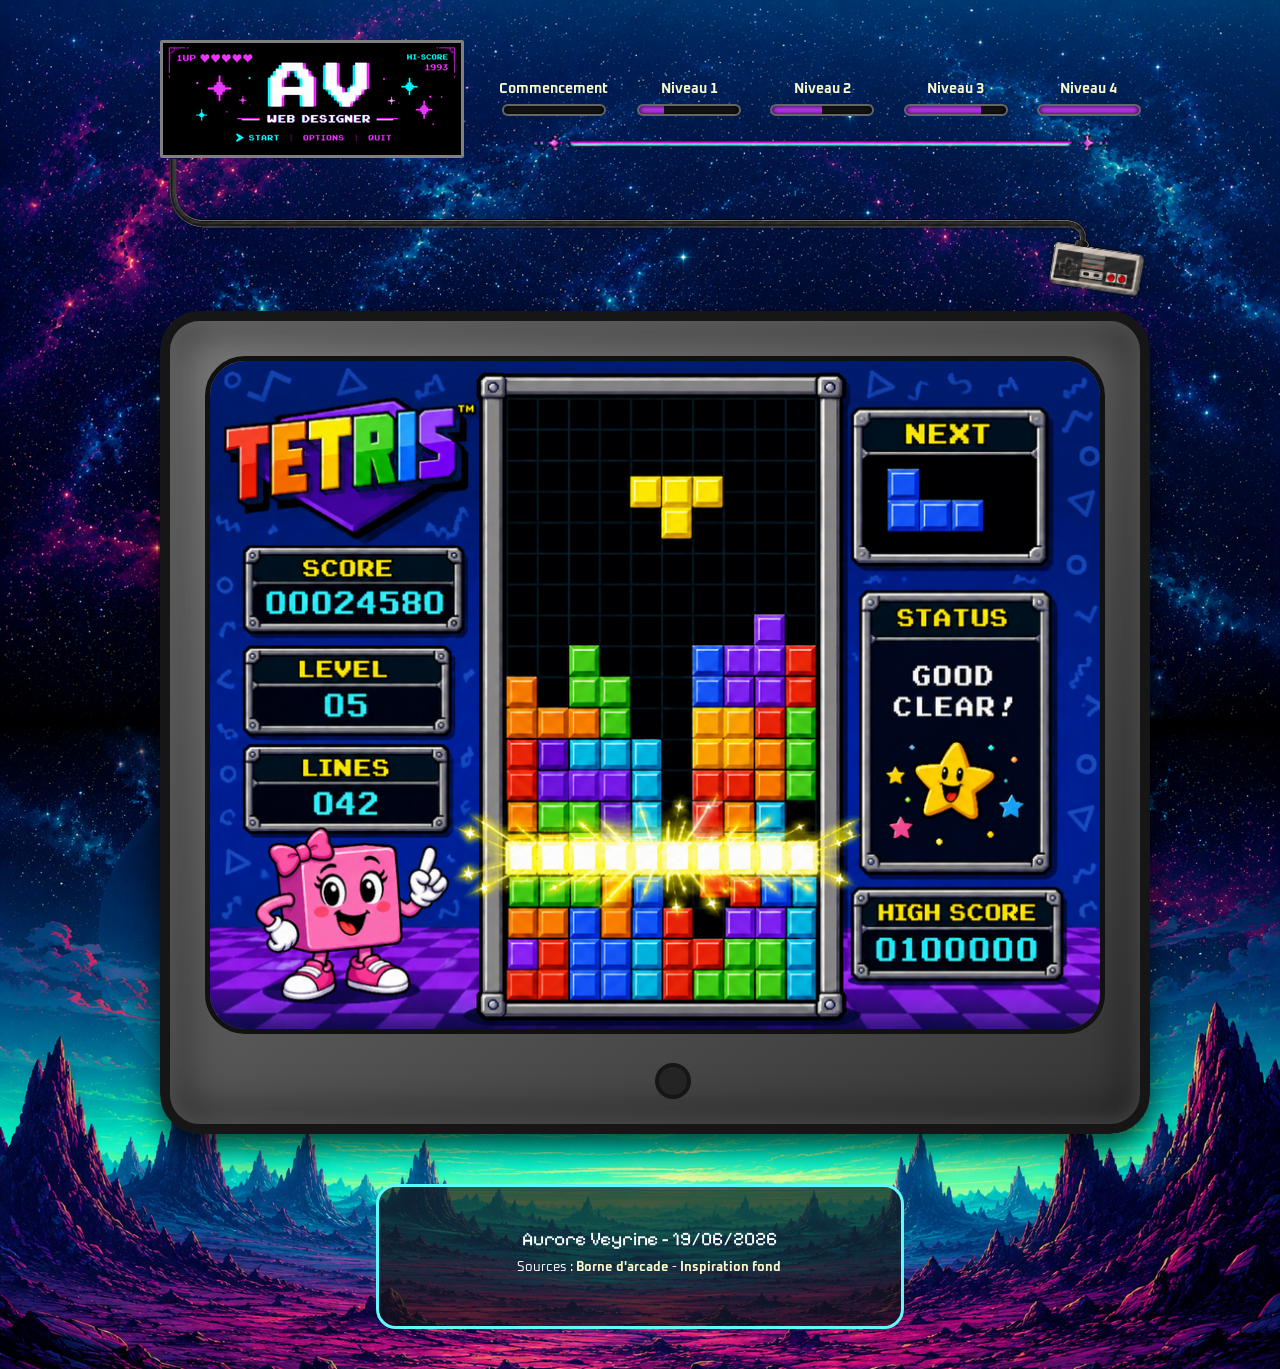
==== niveau1.html @ 01560e69 "first commit" ====
<!DOCTYPE html>
<html lang="fr-CA">
<head>
    <meta charset="UTF-8">
    <meta name="viewport" content="width=device-width, initial-scale=1.0">
    <link rel="stylesheet" href="styles.css">
    <title>Niveau 1 - Tetris</title>
</head>
<body>
    <div id="wrapper">
        <header>
            <a href="index.html"><img src="images/logo.png" alt="logo"></a>
            <nav>
                <ul>
                    <li><a href="index.html">Commencement</a></li>
                    <li class="niveau1"><a href="niveau1.html">Niveau 1</a></li>
                    <li class="niveau2"><a href="niveau2.html">Niveau 2</a></li>
                    <li class="niveau3"><a href="niveau3.html">Niveau 3</a></li>
                    <li class="niveau4"><a href="niveau4.html">Niveau 4</a></li>
                </ul>
            </nav>
            <img src="images/latest_line.png" id="latest_line" alt="dernière ligne">
        </header>
        <main class="images-pages1">
            <a href="https://tetris.com/"><img src="./images/tetris.png" alt="Tetris"></a>
        </main>
        <footer>
            <div id="footer-texte">
                <p id="nom">Aurore Veyrine - <time datetime="2026-06-19">19/06/2026</time></p>
                <p>Sources : <a href="https://ca.pinterest.com/pin/9499849210904156/">Borne d'arcade</a> -
                <a href="https://ca.pinterest.com/pin/316166836357270043/">Inspiration fond</a></p>
            </div>
        </footer>
    </div>
</body>
</html>
---- styles.css ----
@import url('https://fonts.googleapis.com/css2?family=Oxanium:wght@200..800&family=Pixelify+Sans:wght@400..700&family=Press+Start+2P&display=swap');

/*Réinitialisation CSS*/
html, body, div, span, applet, object, iframe, h1, h2, h3, h4, h5, h6, p, blockquote, pre, a, abbr, acronym, address, big,
cite, code, del, dfn, em, font, img, ins, kbd, q, s, samp, small, strike, strong, sub, sup, tt, var, b, u, i, center, dl,
dt, dd, ol, ul, li, fieldset, form, label, legend, table, caption, tbody, tfoot, thead, tr, th, td{
    margin: 0;
    padding: 0;
    border: 0;
    outline: 0;
}

header, nav, footer, main{
    display: block;
}

body{
    background: linear-gradient(to bottom, transparent 0%,rgba(0, 0, 0, 0.5) 40%,black 50%,rgba(0, 0, 0, 0.5) 60%,
                transparent 100%) center 50vw / 100% 13vw no-repeat,
    url("./images/fond1.png") center top / 100% auto no-repeat,
    url("./images/fond2.png") center 56.28vw / 100% auto no-repeat;
    background-color: black;
    font-family: 'oxanium', sans-serif;
    font-size: 0.8em;
    color: aliceblue;
}

#wrapper{
    width: 960px;
    margin: 40px auto;
}

/*Header-------------------------------------------------------*/
header{
    width: 900px;
}

img[src="images/logo.png"]{
    border-radius: 2px;
    border: solid grey 3px;
}

#latest_line{
    width: 110%;
    height: 100%;
    margin-top: -7px;
}

/*Nav----------------------------------------------------------*/
nav{
    float: right;
    width: 700px;
    height: auto;
    margin: 40px -110px 0 0;
}

nav ul::after{
    content: '';
    display: block;
    width: 700px;
    height: 45px;
    background: url(./images/navbar.png) center no-repeat;
    background-size: 600px;
    flex-basis: 130%;
    margin-top: 5px;
}

ul{
    list-style: none;
    display: flex;
    justify-content: space-evenly;
    text-align: center;
    flex-wrap: wrap;
    margin: 0;
    padding: 0;
}

nav li{
    display: block;
    font-size: 14px;
}

nav li a, nav li a:link, nav li a:visited{
    text-decoration: none;
    color: #f6f7cb;
    font-weight: bold;
    transition: 0.2s ease;
}

nav li a:hover, nav li a:focus, nav li a:active{
    color: #ffffff;
    text-shadow:
        0 0 5px #ffffff,
        0 0 10px #fff6a8,
        0 0 20px #ffdd55,
        0 0 35px #ff9900,
        0 0 50px #ff5e00;
}

li::after{
    content: "";
    display: block;
    width: 100px;
    height: 8px;
    margin: 6px auto 0;
    border: 2px solid #666;
    border-radius: 10px;
    background: linear-gradient(90deg, #c337ff var(--xp), #151515 var(--xp));
    box-shadow: inset 0 0 5px black;
}

li{
    --xp: 0%;
}

.niveau1{
    --xp: 25%;
}

.niveau2{
    --xp: 50%;
}

.niveau3{
    --xp: 75%;
}

.niveau4{
    --xp: 100%;
}


/*Main----------------------------------------------------------*/
main{
    float: left;
    width: 500px;
    background-color: rgb(21, 21, 21,0.7);
    padding: 30px;
    border: grey 3px solid;
    border-radius: 8px;
}

h1{
    font-family: 'press start 2p', sans-serif;
    font-size: 1.7em;
    line-height: 1.3em;
    margin-bottom: 30px;
    color: #f6f7cb;
}

h1>span{
    display: block;
    font-size: 0.8rem;
}

h2{
    font-family: 'pixelify sans', sans-serif;
    font-size: 2.4em;
    margin: 30px 0 20px;
    color: #61F8FC;
}

p{
    width: 460px;
    margin-bottom: 10px;
}

/*Main-images-------------------------------------------------------*/
.images-pages1{
    position: relative;
    width: 900px;
    padding: 35px 35px 85px;
    background: linear-gradient(145deg, #7a7a7a, #353535);
    border: 10px solid #161616;
    border-radius: 40px;
    box-shadow: inset 0 0 25px rgba(255, 255, 255, 0.25),
                inset 0 0 50px rgba(0, 0, 0, 0.8),
                0 15px 30px rgba(0, 0, 0, 0.7);
}

.images-pages1 img{
    width: 100%;
    border-radius: 40px;
    border: 5px solid #111;
    box-sizing: border-box;
}

.images-pages1::after {
    content: "";
    position: absolute;
    left: 50%;
    bottom: 25px;
    width: 36px;
    height: 36px;
    box-sizing: border-box;
    background: #242424;
    border: 4px solid #161616;
    border-radius: 50%;
}

.images-pages2{
    position: relative;
    width: 900px;
    padding: 35px 35px 60px;
    background: linear-gradient(145deg, #1f1f1f, #050505);
    border: 10px solid #080808;
    box-shadow: inset 0 0 18px rgba(255, 255, 255, 0.08),
                inset 0 0 35px rgba(0, 0, 0, 0.9),
                0 12px 25px rgba(0, 0, 0, 0.7);
    border-radius: 12px;
}

.images-pages2 img{
    border: 5px solid #000;
    border-radius: 4px;
}

.images-pages2::after {
    content: "";
    position: absolute;
    left: 90%;
    bottom: 23px;
    width: 15px;
    height: 15px;
    box-sizing: border-box;
    background: #3a3a3a;
    border: 2px solid #050505;
    border-radius: 99%;
}

.images-pages2:hover::after {
    background-color: #DA110D;
}

/*Aside----------------------------------------------------------*/
aside{
    background: url(images/sidebar_design.png) no-repeat;
    float: right;
    width: 353px;
    margin: 100px 0 0 40px;
}

/*Footer----------------------------------------------------------*/
footer{
    clear: both;
    padding-top: 50px;
}

#footer-texte{
    background-color: rgb(21, 21, 21,0.7);
    padding: 30px;
    border: #61F8FC 3px solid;
    border-radius: 8px;
    color: rgb(255, 255, 255);
    width: 55%;
    margin: 0 auto;
    padding: 40px;
    text-align: center;
    box-sizing: border-box;
    border-radius: 20px;
}

#nom{
    font-family: 'pixelify sans', sans-serif;
    font-size: 1.5em;
}

footer a, footer a:link, footer a:visited{
    text-decoration: none;
    color: #f6f7cb;
    font-weight: bold;
}

footer a:hover, footer a:focus, footer a:active{
    color: #797a51;
}
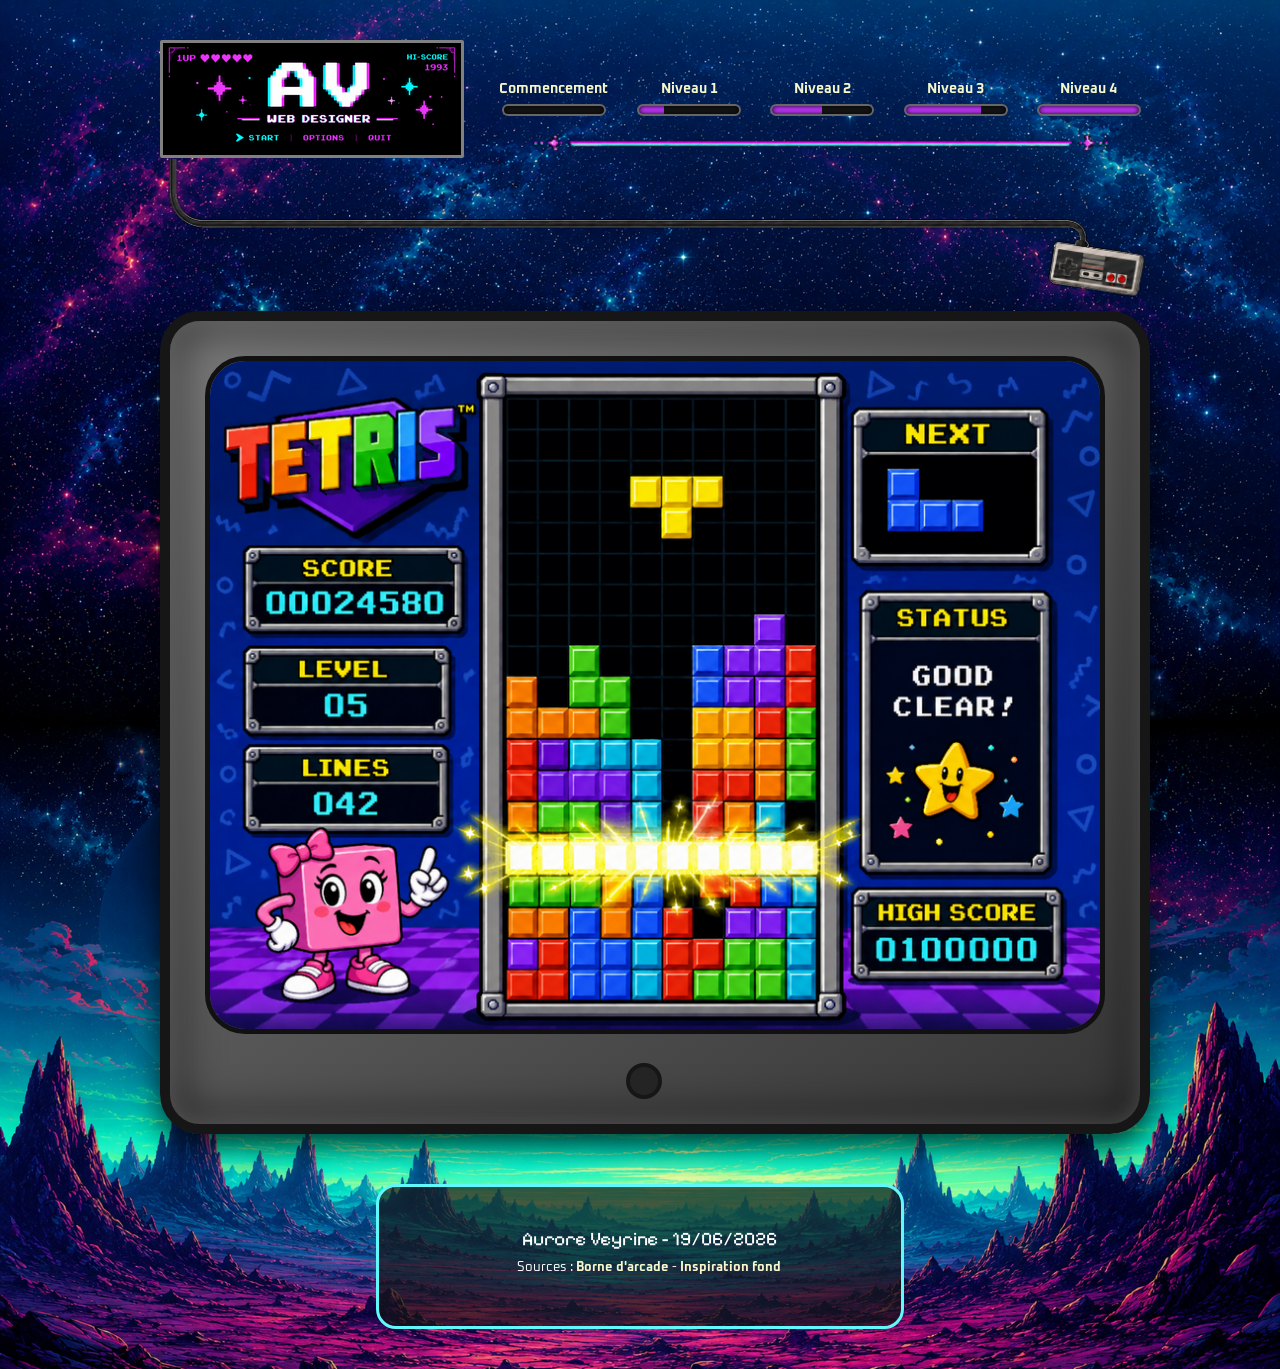
==== commit 1cc70325: "Add target='_blank' to external links Updated links to open in a new tab and added target attributes" ====
--- a/niveau1.html
+++ b/niveau1.html
@@ -22,15 +22,15 @@
             <img src="images/latest_line.png" id="latest_line" alt="dernière ligne">
         </header>
         <main class="images-pages1">
-            <a href="https://tetris.com/"><img src="./images/tetris.png" alt="Tetris"></a>
+            <a href="https://tetris.com/"><img src="./images/tetris.png" alt="Tetris" target="_blank"></a>
         </main>
         <footer>
             <div id="footer-texte">
                 <p id="nom">Aurore Veyrine - <time datetime="2026-06-19">19/06/2026</time></p>
-                <p>Sources : <a href="https://ca.pinterest.com/pin/9499849210904156/">Borne d'arcade</a> -
-                <a href="https://ca.pinterest.com/pin/316166836357270043/">Inspiration fond</a></p>
+                <p>Sources : <a href="https://ca.pinterest.com/pin/9499849210904156/" target="_blank">Borne d'arcade</a> -
+                <a href="https://ca.pinterest.com/pin/316166836357270043/" target="_blank">Inspiration fond</a></p>
             </div>
         </footer>
     </div>
 </body>
-</html>+</html>
--- a/styles.css
+++ b/styles.css
@@ -18,7 +18,8 @@
     background: linear-gradient(to bottom, transparent 0%,rgba(0, 0, 0, 0.5) 40%,black 50%,rgba(0, 0, 0, 0.5) 60%,
                 transparent 100%) center 50vw / 100% 13vw no-repeat,
     url("./images/fond1.png") center top / 100% auto no-repeat,
-    url("./images/fond2.png") center 56.28vw / 100% auto no-repeat;
+    url("./images/fond2.png") center 56.28vw / 100% auto no-repeat,
+    url(../images/fond3.png) bottom/ 100% auto no-repeat;
     background-color: black;
     font-family: 'oxanium', sans-serif;
     font-size: 0.8em;
@@ -188,7 +189,7 @@
 .images-pages1::after {
     content: "";
     position: absolute;
-    left: 50%;
+    left: 47%;
     bottom: 25px;
     width: 36px;
     height: 36px;
